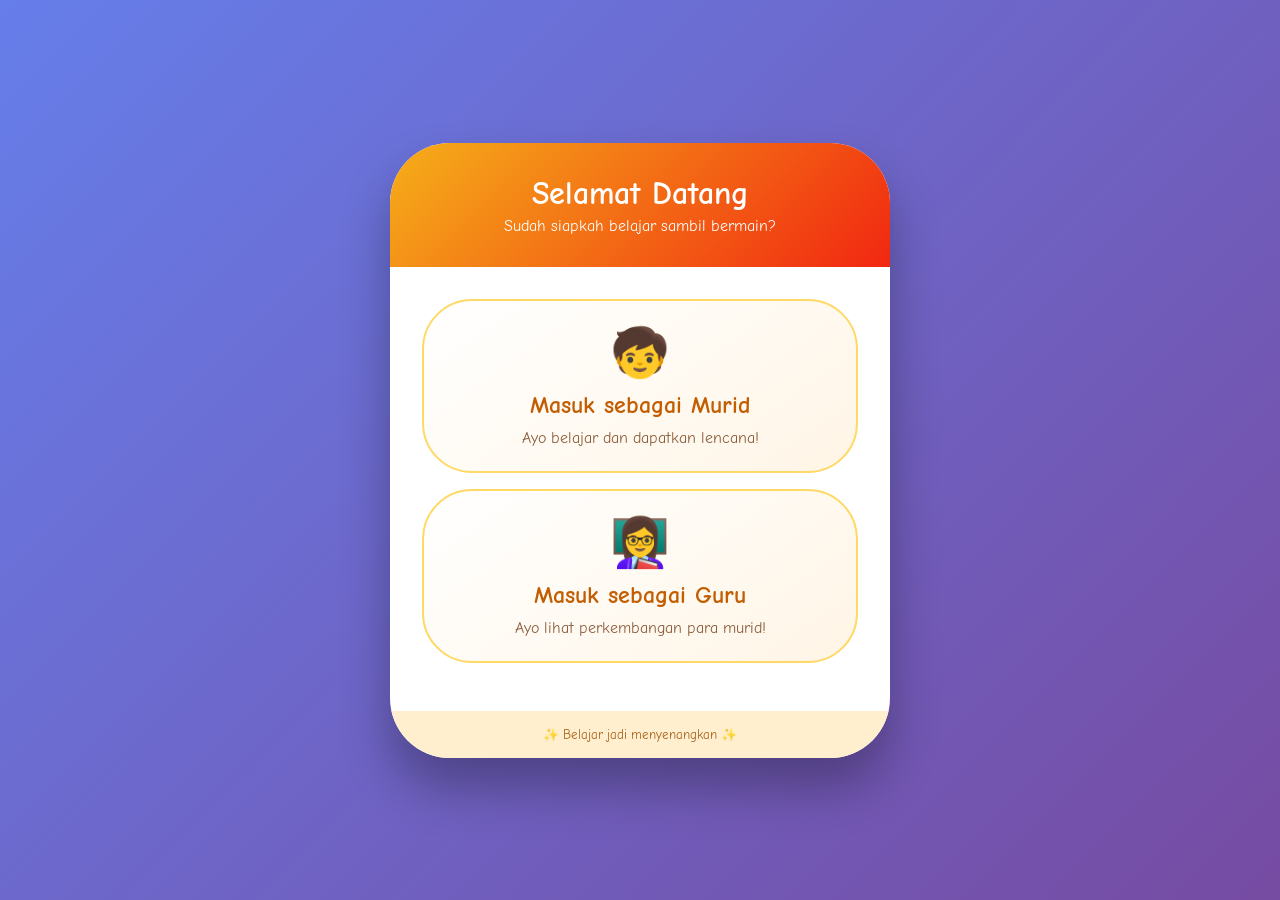
==== index.html @ abc73264 "Upload aplikasi Belajar Ceria Fitur lengkap untuk murid dan guru" ====
<!DOCTYPE html>
<html lang="id">
<head>
  <meta charset="UTF-8">
  <meta name="viewport" content="width=device-width, initial-scale=1.0, user-scalable=yes">
  <title>Belajar Ceria | Pilih Masuk</title>
  <style>
    * {
      margin: 0;
      padding: 0;
      box-sizing: border-box;
      font-family: 'Comic Neue', 'Comic Sans MS', 'Chalkboard SE', 'Poppins', sans-serif;
    }
    body {
      background: linear-gradient(135deg, #667eea 0%, #764ba2 100%);
      min-height: 100vh;
      display: flex;
      justify-content: center;
      align-items: center;
      padding: 20px;
    }
    .container {
      max-width: 500px;
      width: 100%;
      background: white;
      border-radius: 60px;
      box-shadow: 0 30px 50px rgba(0,0,0,0.3);
      overflow: hidden;
      text-align: center;
    }
    .header {
      background: linear-gradient(135deg, #f5af19, #f12711);
      padding: 2rem;
    }
    .header h1 {
      font-size: 2rem;
      color: white;
    }
    .content {
      padding: 2rem;
    }
    .role-card {
      background: linear-gradient(145deg, #ffffff, #fff5e6);
      border-radius: 50px;
      padding: 1.5rem;
      margin-bottom: 1rem;
      cursor: pointer;
      border: 2px solid #ffd966;
      transition: 0.1s;
    }
    .role-card:active {
      transform: scale(0.98);
    }
    .role-emoji {
      font-size: 3rem;
    }
    .role-title {
      font-size: 1.5rem;
      font-weight: bold;
      color: #c25d00;
      margin: 10px 0;
    }
    .role-desc {
      color: #8B5E3C;
    }
    .footer {
      background: #ffefcf;
      padding: 1rem;
      font-size: 0.8rem;
      color: #a5611a;
    }
  </style>
  <link href="https://fonts.googleapis.com/css2?family=Comic+Neue:wght@400;700&display=swap" rel="stylesheet">
</head>
<body>
<div class="container">
  <div class="header">
    <h1>Selamat Datang</h1>
    <p style="color:white; margin-top:5px;">Sudah siapkah belajar sambil bermain?</p>
  </div>
  <div class="content">
    <div class="role-card" onclick="window.location.href='murid/dashboard.html'">
      <div class="role-emoji">🧒</div>
      <div class="role-title">Masuk sebagai Murid</div>
      <div class="role-desc">Ayo belajar dan dapatkan lencana!</div>
    </div>
    <div class="role-card" onclick="window.location.href='guru/login.html'">
      <div class="role-emoji">👩‍🏫</div>
      <div class="role-title">Masuk sebagai Guru</div>
      <div class="role-desc">Ayo lihat perkembangan para murid!</div>
    </div>
  </div>
  <div class="footer">
    ✨ Belajar jadi menyenangkan ✨
  </div>
</div>
</body>
</html>
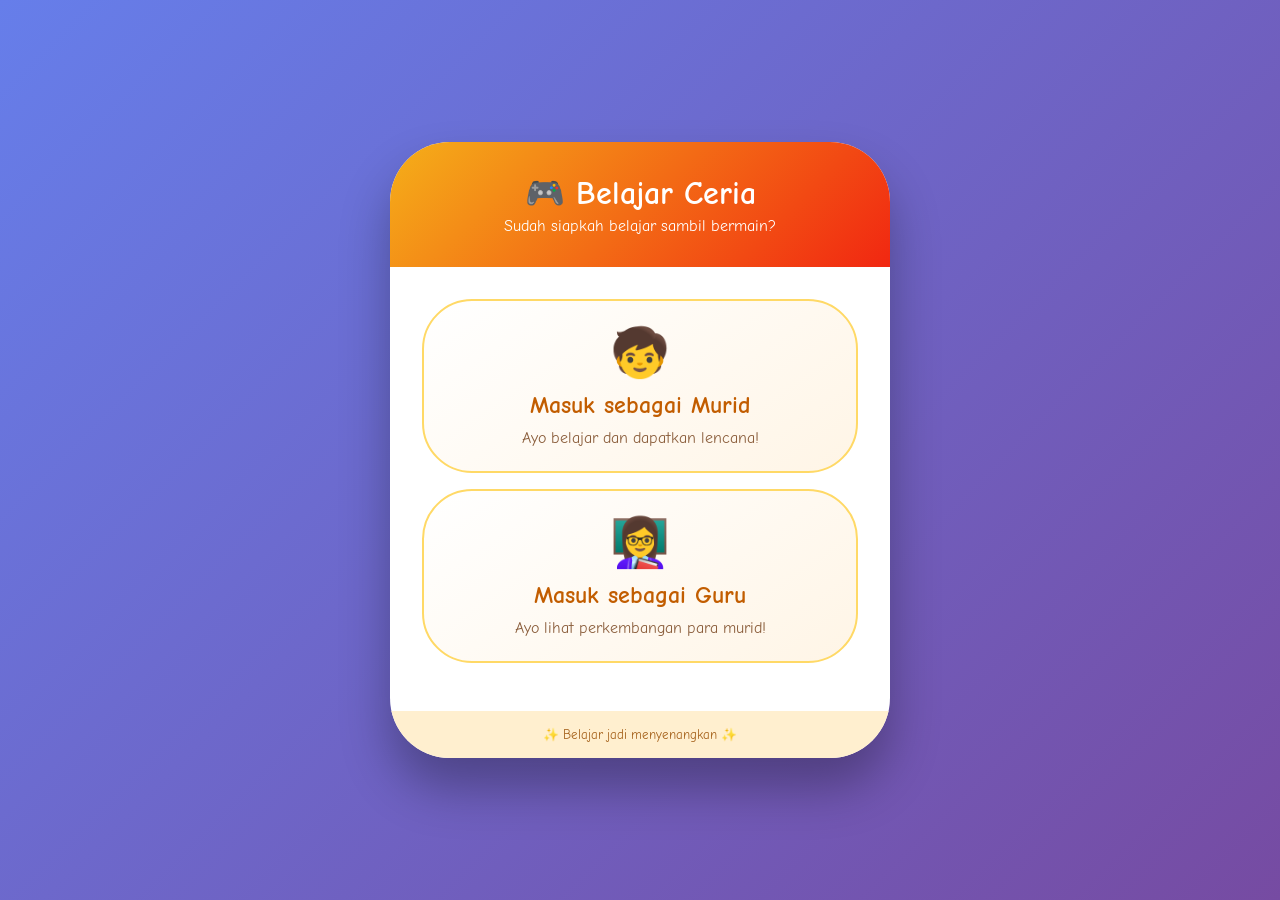
==== commit b40e636b: "Perbaiki link navigasi pakai URL lengkap" ====
--- a/index.html
+++ b/index.html
@@ -3,7 +3,7 @@
 <head>
   <meta charset="UTF-8">
   <meta name="viewport" content="width=device-width, initial-scale=1.0, user-scalable=yes">
-  <title>Belajar Ceria | Pilih Masuk</title>
+  <title>Belajar Ceria | Platform Belajar Interaktif</title>
   <style>
     * {
       margin: 0;
@@ -75,16 +75,16 @@
 <body>
 <div class="container">
   <div class="header">
-    <h1>Selamat Datang</h1>
+    <h1>🎮 Belajar Ceria</h1>
     <p style="color:white; margin-top:5px;">Sudah siapkah belajar sambil bermain?</p>
   </div>
   <div class="content">
-    <div class="role-card" onclick="window.location.href='murid/dashboard.html'">
+    <div class="role-card" onclick="window.location.href='https://interacta2.github.io/belajar-ceria/murid/dashboard.html'">
       <div class="role-emoji">🧒</div>
       <div class="role-title">Masuk sebagai Murid</div>
       <div class="role-desc">Ayo belajar dan dapatkan lencana!</div>
     </div>
-    <div class="role-card" onclick="window.location.href='guru/login.html'">
+    <div class="role-card" onclick="window.location.href='https://interacta2.github.io/belajar-ceria/guru/login.html'">
       <div class="role-emoji">👩‍🏫</div>
       <div class="role-title">Masuk sebagai Guru</div>
       <div class="role-desc">Ayo lihat perkembangan para murid!</div>
@@ -95,4 +95,4 @@
   </div>
 </div>
 </body>
-</html>+</html>
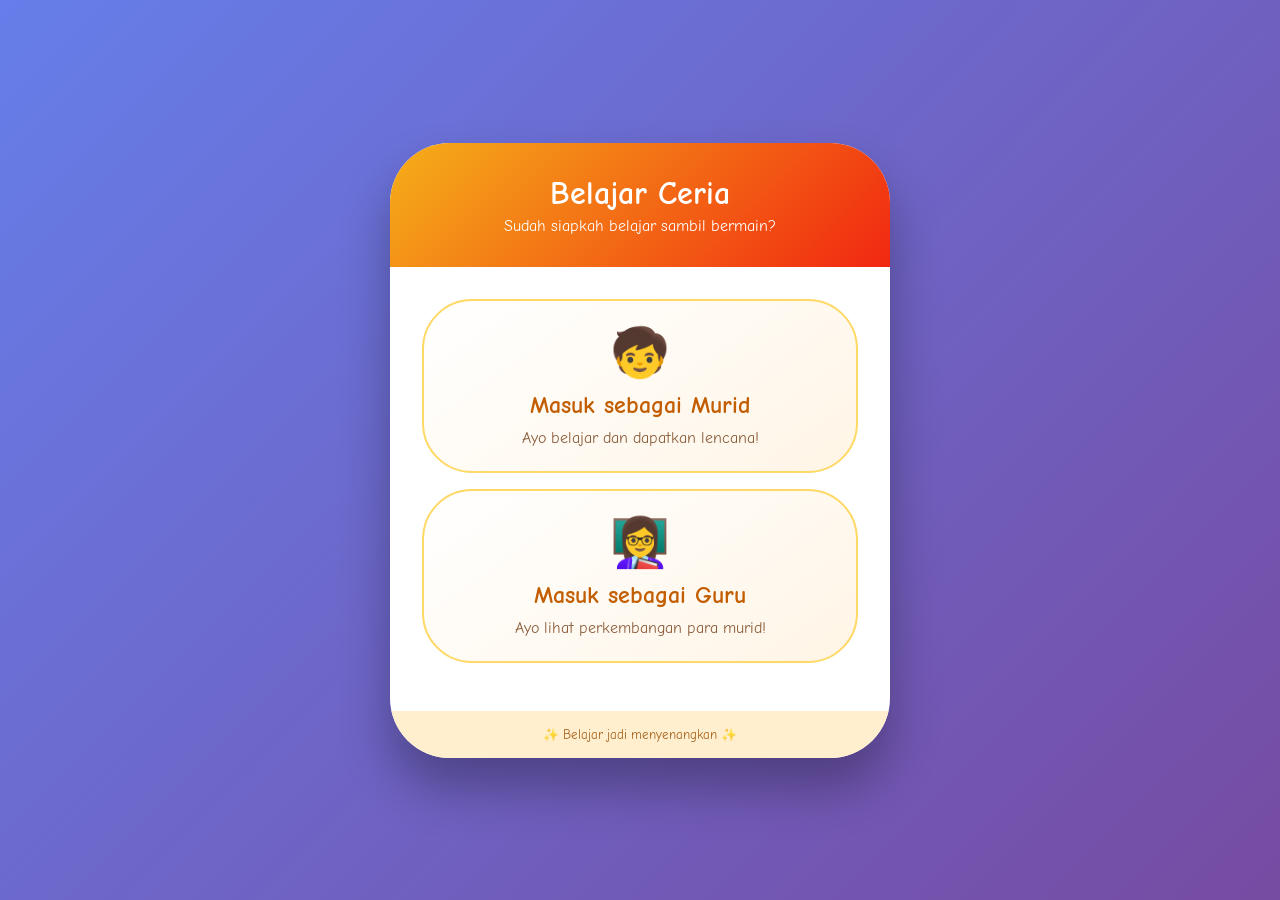
==== commit c0b1903e: "Update index.html" ====
--- a/index.html
+++ b/index.html
@@ -75,7 +75,7 @@
 <body>
 <div class="container">
   <div class="header">
-    <h1>🎮 Belajar Ceria</h1>
+    <h1>Belajar Ceria</h1>
     <p style="color:white; margin-top:5px;">Sudah siapkah belajar sambil bermain?</p>
   </div>
   <div class="content">
